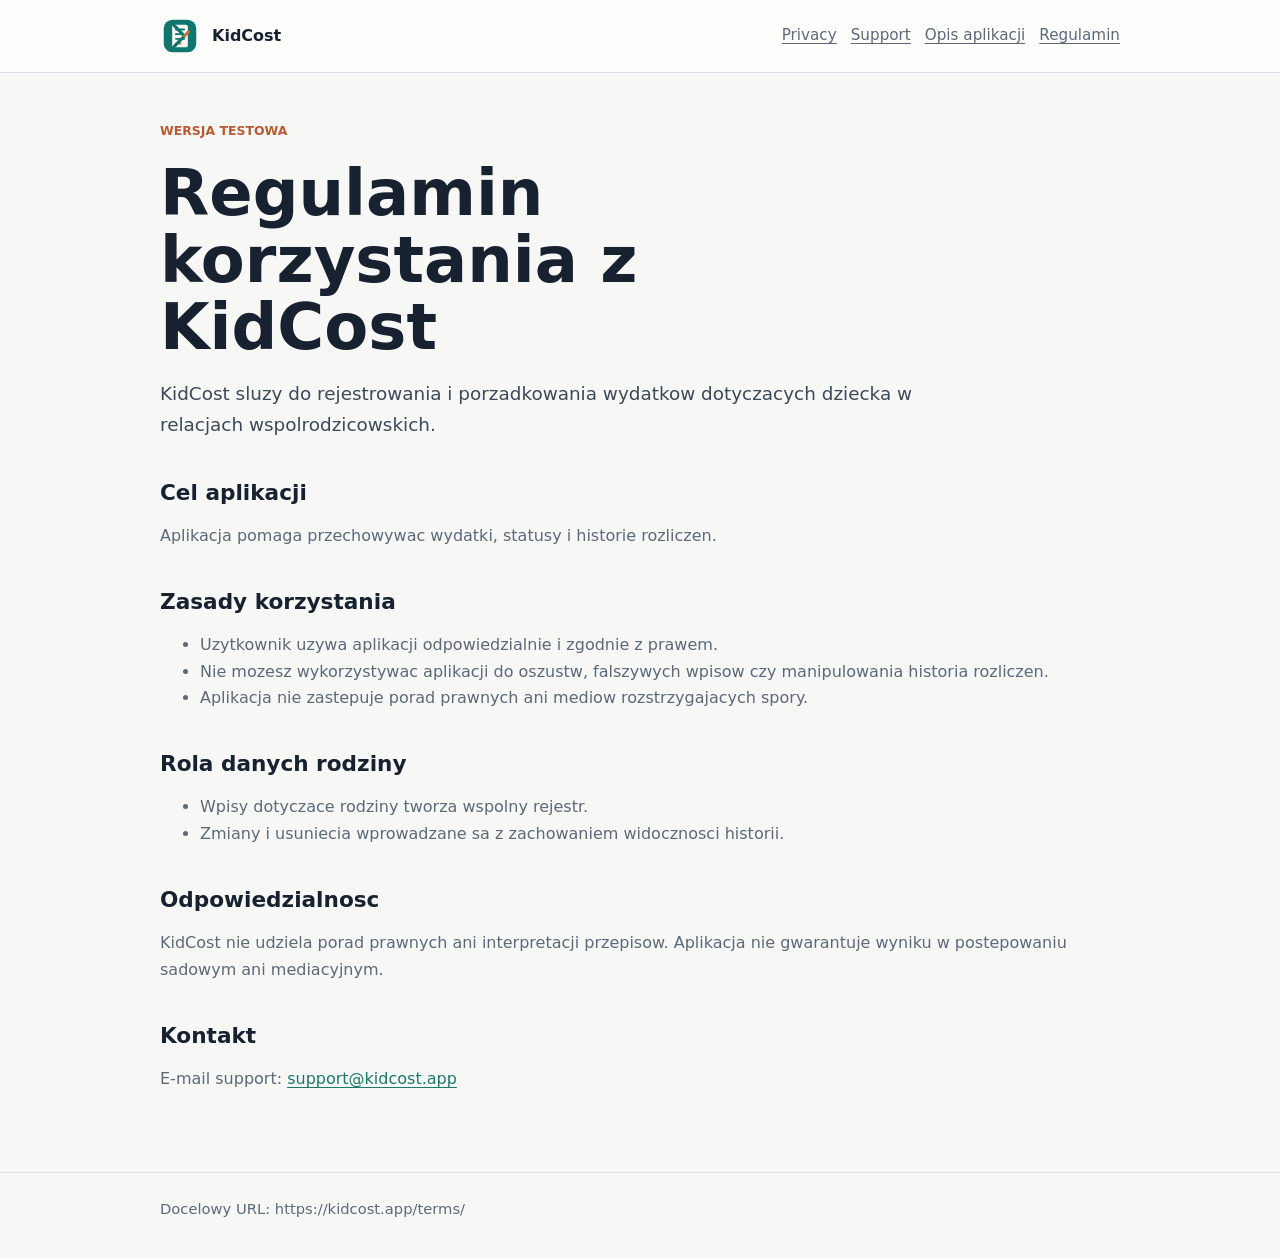
==== docs/web/site/terms/index.html @ 2bcb0589 "Add static store support pages" ====
<!doctype html>
<html lang="pl">
  <head>
    <meta charset="utf-8" />
    <meta name="viewport" content="width=device-width, initial-scale=1" />
    <title>Regulamin KidCost</title>
    <meta
      name="description"
      content="Minimalny regulamin KidCost dla wersji testowej."
    />
    <link rel="stylesheet" href="../styles.css" />
  </head>
  <body>
    <header class="topbar">
      <div class="shell topbar__inner">
        <a class="brand" href="../">
          <img src="../assets/kidcost-mark.svg" alt="" />
          <span>KidCost</span>
        </a>
        <nav class="nav" aria-label="Glowne linki">
          <a href="../privacy/">Privacy</a>
          <a href="../support/">Support</a>
          <a href="../app/">Opis aplikacji</a>
          <a href="../terms/">Regulamin</a>
        </nav>
      </div>
    </header>
    <main class="shell">
      <section class="hero">
        <p class="eyebrow">Wersja testowa</p>
        <h1>Regulamin korzystania z KidCost</h1>
        <p class="lead">
          KidCost sluzy do rejestrowania i porzadkowania wydatkow dotyczacych
          dziecka w relacjach wspolrodzicowskich.
        </p>
      </section>

      <h2>Cel aplikacji</h2>
      <p>Aplikacja pomaga przechowywac wydatki, statusy i historie rozliczen.</p>

      <h2>Zasady korzystania</h2>
      <ul>
        <li>Uzytkownik uzywa aplikacji odpowiedzialnie i zgodnie z prawem.</li>
        <li>Nie mozesz wykorzystywac aplikacji do oszustw, falszywych wpisow czy manipulowania historia rozliczen.</li>
        <li>Aplikacja nie zastepuje porad prawnych ani mediow rozstrzygajacych spory.</li>
      </ul>

      <h2>Rola danych rodziny</h2>
      <ul>
        <li>Wpisy dotyczace rodziny tworza wspolny rejestr.</li>
        <li>Zmiany i usuniecia wprowadzane sa z zachowaniem widocznosci historii.</li>
      </ul>

      <h2>Odpowiedzialnosc</h2>
      <p>KidCost nie udziela porad prawnych ani interpretacji przepisow. Aplikacja nie gwarantuje wyniku w postepowaniu sadowym ani mediacyjnym.</p>

      <h2>Kontakt</h2>
      <p>E-mail support: <a href="mailto:support@kidcost.app">support@kidcost.app</a></p>
    </main>
    <footer class="footer">
      <div class="shell">Docelowy URL: https://kidcost.app/terms/</div>
    </footer>
  </body>
</html>
---- docs/web/site/styles.css ----
:root {
  color-scheme: light;
  --ink: #18212f;
  --muted: #5d6878;
  --line: #d9e0e8;
  --surface: #f7f8f5;
  --panel: #ffffff;
  --primary: #1f766b;
  --accent: #b85b37;
}

* {
  box-sizing: border-box;
}

body {
  margin: 0;
  background: var(--surface);
  color: var(--ink);
  font-family: Inter, ui-sans-serif, system-ui, -apple-system, BlinkMacSystemFont,
    "Segoe UI", sans-serif;
  line-height: 1.65;
}

a {
  color: var(--primary);
  text-decoration-thickness: 0.08em;
  text-underline-offset: 0.2em;
}

.shell {
  width: min(960px, calc(100% - 32px));
  margin: 0 auto;
}

.topbar {
  border-bottom: 1px solid var(--line);
  background: rgba(255, 255, 255, 0.86);
}

.topbar__inner {
  display: flex;
  min-height: 72px;
  align-items: center;
  justify-content: space-between;
  gap: 24px;
}

.brand {
  display: inline-flex;
  align-items: center;
  gap: 12px;
  color: var(--ink);
  font-weight: 800;
  text-decoration: none;
}

.brand img {
  width: 40px;
  height: 40px;
}

.nav {
  display: flex;
  flex-wrap: wrap;
  gap: 14px;
  color: var(--muted);
  font-size: 0.95rem;
}

.nav a {
  color: var(--muted);
}

main {
  padding: 48px 0 64px;
}

.hero {
  display: grid;
  grid-template-columns: 1fr;
  gap: 18px;
  margin-bottom: 36px;
}

.eyebrow {
  margin: 0;
  color: var(--accent);
  font-size: 0.78rem;
  font-weight: 800;
  letter-spacing: 0;
  text-transform: uppercase;
}

h1 {
  margin: 0;
  max-width: 760px;
  font-size: clamp(2rem, 5vw, 4.2rem);
  line-height: 1.05;
  letter-spacing: 0;
}

h2 {
  margin: 40px 0 12px;
  font-size: 1.35rem;
  line-height: 1.25;
}

h3 {
  margin: 24px 0 8px;
  font-size: 1.05rem;
}

p,
li {
  color: var(--muted);
}

.lead {
  max-width: 760px;
  margin: 0;
  color: #3d4858;
  font-size: 1.15rem;
}

.notice {
  margin: 28px 0;
  padding: 18px 20px;
  border: 1px solid var(--line);
  border-left: 5px solid var(--primary);
  background: var(--panel);
}

.grid {
  display: grid;
  grid-template-columns: repeat(auto-fit, minmax(220px, 1fr));
  gap: 16px;
}

.tile {
  min-height: 156px;
  padding: 20px;
  border: 1px solid var(--line);
  background: var(--panel);
}

.tile h2 {
  margin-top: 0;
}

.meta {
  color: var(--muted);
  font-size: 0.92rem;
}

.footer {
  border-top: 1px solid var(--line);
  padding: 24px 0 36px;
  color: var(--muted);
  font-size: 0.92rem;
}

@media (max-width: 680px) {
  .topbar__inner {
    align-items: flex-start;
    flex-direction: column;
    padding: 16px 0;
  }

  main {
    padding-top: 36px;
  }
}
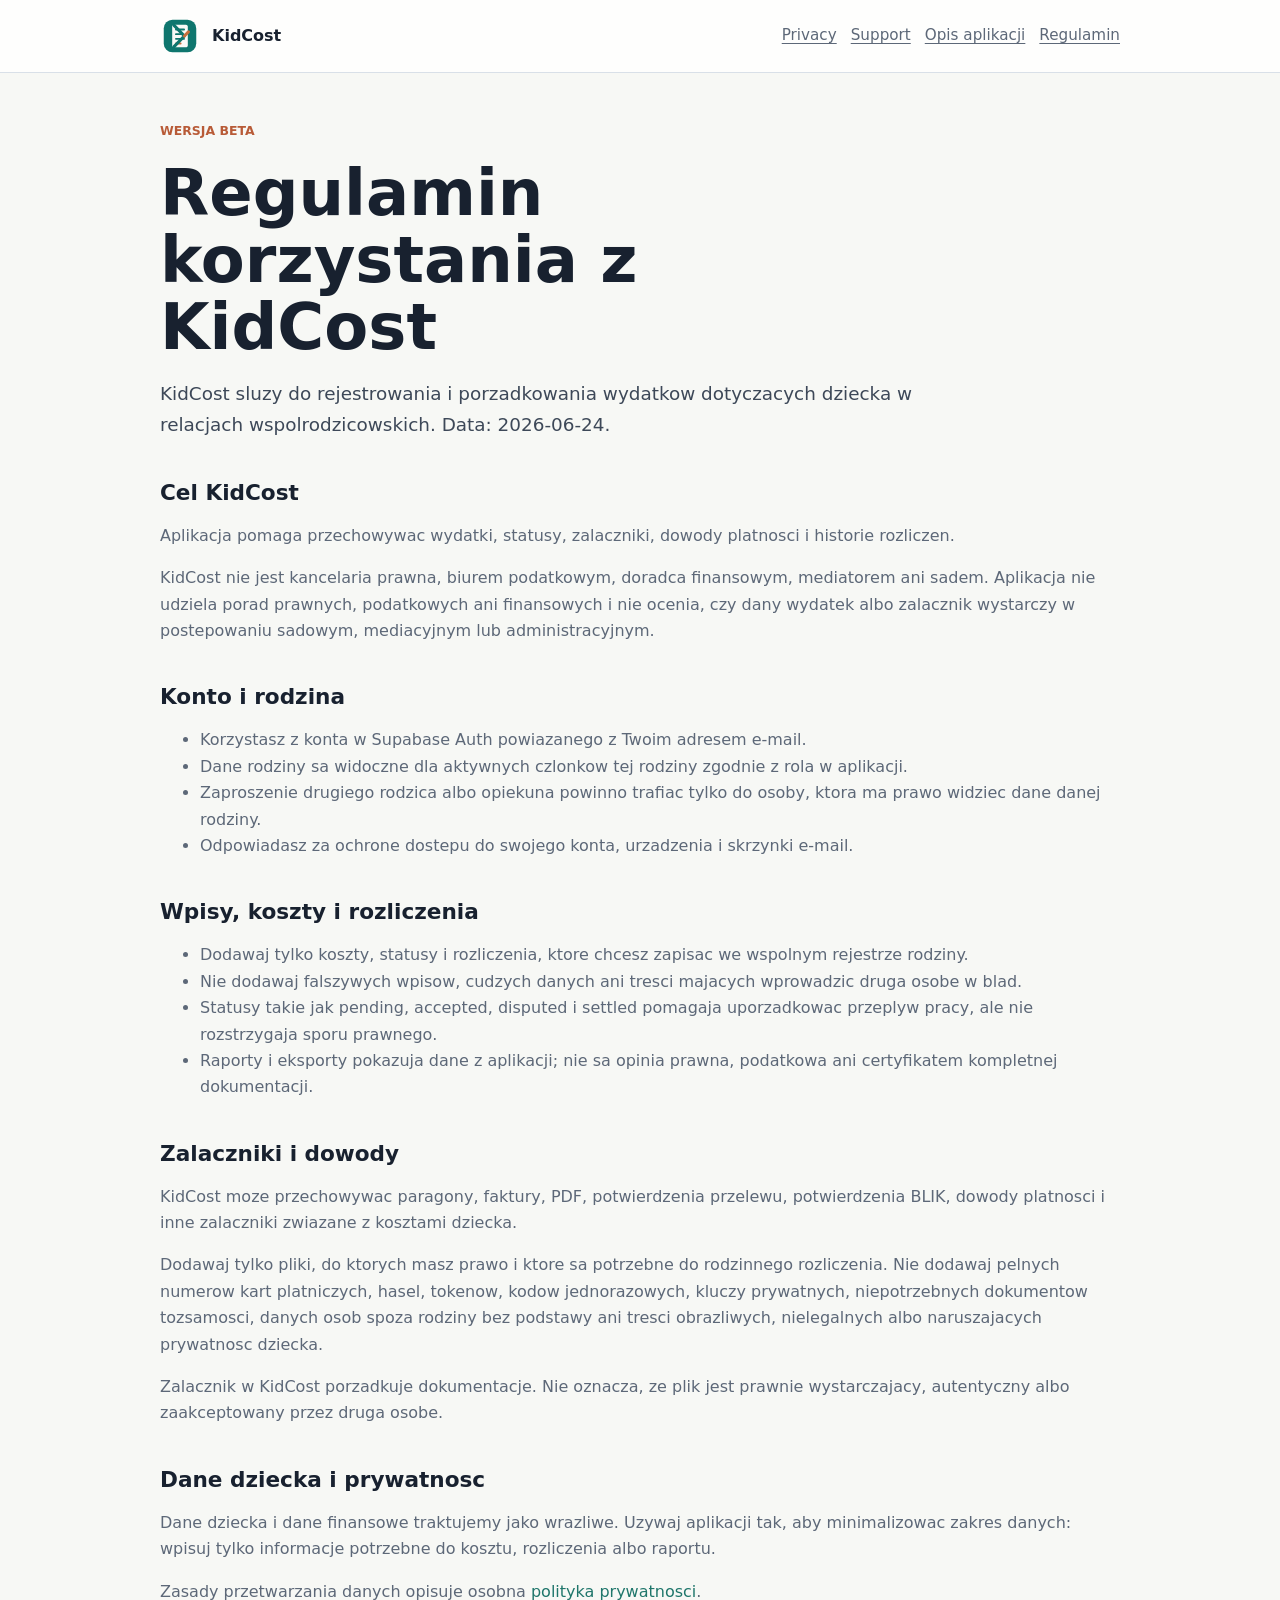
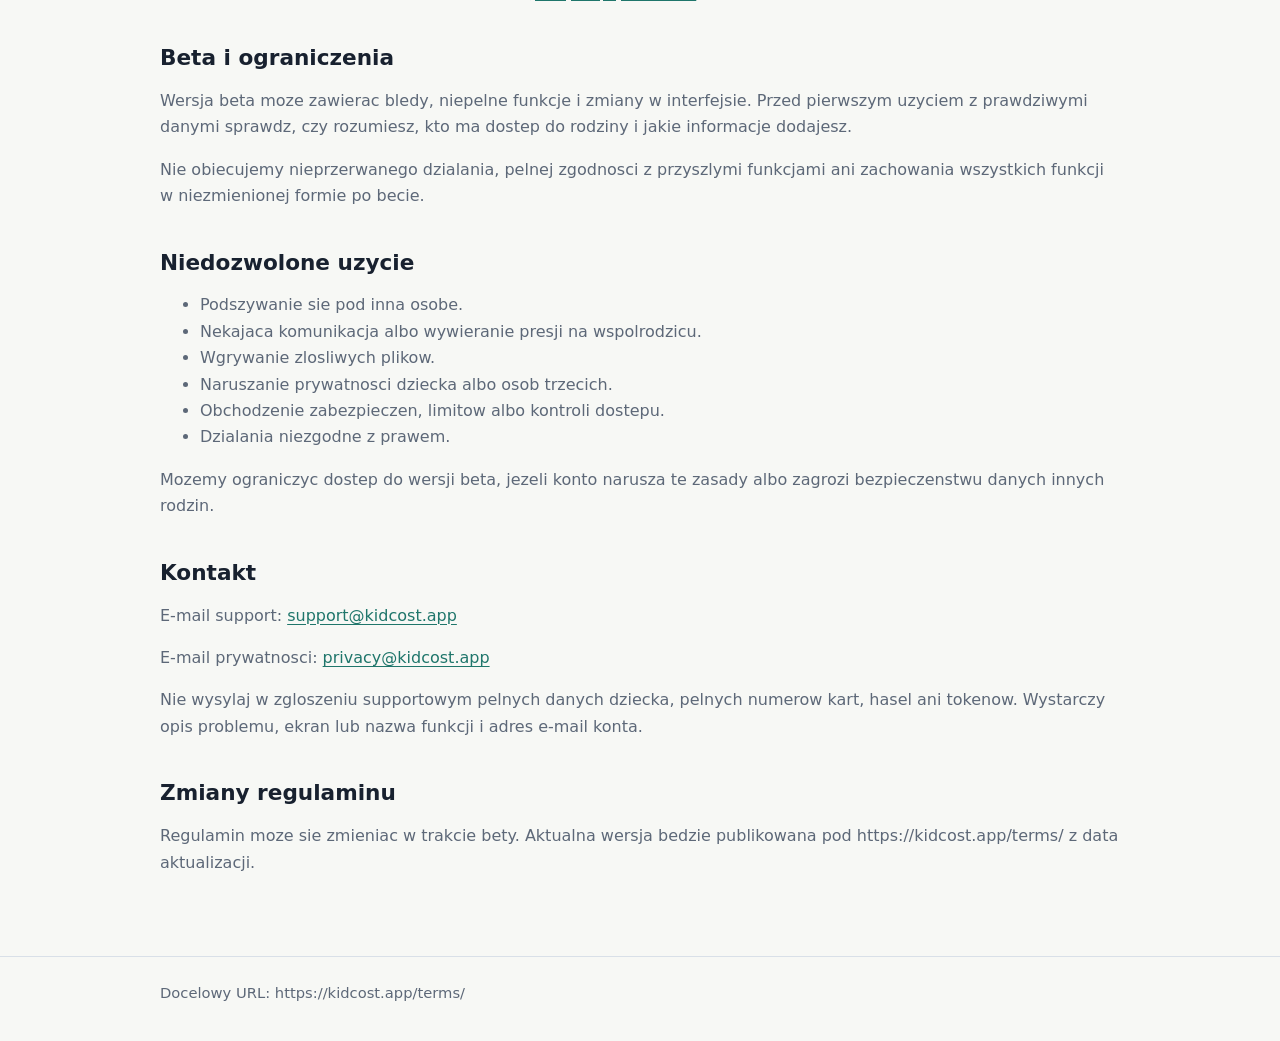
==== commit 165cd774: "Prepare beta terms page" ====
--- a/docs/web/site/terms/index.html
+++ b/docs/web/site/terms/index.html
@@ -6,7 +6,7 @@
     <title>Regulamin KidCost</title>
     <meta
       name="description"
-      content="Minimalny regulamin KidCost dla wersji testowej."
+      content="Regulamin KidCost dla wersji beta."
     />
     <link rel="stylesheet" href="../styles.css" />
   </head>
@@ -27,35 +27,65 @@
     </header>
     <main class="shell">
       <section class="hero">
-        <p class="eyebrow">Wersja testowa</p>
+        <p class="eyebrow">Wersja beta</p>
         <h1>Regulamin korzystania z KidCost</h1>
         <p class="lead">
           KidCost sluzy do rejestrowania i porzadkowania wydatkow dotyczacych
-          dziecka w relacjach wspolrodzicowskich.
+          dziecka w relacjach wspolrodzicowskich. Data: 2026-06-24.
         </p>
       </section>
 
-      <h2>Cel aplikacji</h2>
-      <p>Aplikacja pomaga przechowywac wydatki, statusy i historie rozliczen.</p>
+      <h2>Cel KidCost</h2>
+      <p>Aplikacja pomaga przechowywac wydatki, statusy, zalaczniki, dowody platnosci i historie rozliczen.</p>
+      <p>KidCost nie jest kancelaria prawna, biurem podatkowym, doradca finansowym, mediatorem ani sadem. Aplikacja nie udziela porad prawnych, podatkowych ani finansowych i nie ocenia, czy dany wydatek albo zalacznik wystarczy w postepowaniu sadowym, mediacyjnym lub administracyjnym.</p>
 
-      <h2>Zasady korzystania</h2>
+      <h2>Konto i rodzina</h2>
       <ul>
-        <li>Uzytkownik uzywa aplikacji odpowiedzialnie i zgodnie z prawem.</li>
-        <li>Nie mozesz wykorzystywac aplikacji do oszustw, falszywych wpisow czy manipulowania historia rozliczen.</li>
-        <li>Aplikacja nie zastepuje porad prawnych ani mediow rozstrzygajacych spory.</li>
+        <li>Korzystasz z konta w Supabase Auth powiazanego z Twoim adresem e-mail.</li>
+        <li>Dane rodziny sa widoczne dla aktywnych czlonkow tej rodziny zgodnie z rola w aplikacji.</li>
+        <li>Zaproszenie drugiego rodzica albo opiekuna powinno trafiac tylko do osoby, ktora ma prawo widziec dane danej rodziny.</li>
+        <li>Odpowiadasz za ochrone dostepu do swojego konta, urzadzenia i skrzynki e-mail.</li>
       </ul>
 
-      <h2>Rola danych rodziny</h2>
+      <h2>Wpisy, koszty i rozliczenia</h2>
       <ul>
-        <li>Wpisy dotyczace rodziny tworza wspolny rejestr.</li>
-        <li>Zmiany i usuniecia wprowadzane sa z zachowaniem widocznosci historii.</li>
+        <li>Dodawaj tylko koszty, statusy i rozliczenia, ktore chcesz zapisac we wspolnym rejestrze rodziny.</li>
+        <li>Nie dodawaj falszywych wpisow, cudzych danych ani tresci majacych wprowadzic druga osobe w blad.</li>
+        <li>Statusy takie jak pending, accepted, disputed i settled pomagaja uporzadkowac przeplyw pracy, ale nie rozstrzygaja sporu prawnego.</li>
+        <li>Raporty i eksporty pokazuja dane z aplikacji; nie sa opinia prawna, podatkowa ani certyfikatem kompletnej dokumentacji.</li>
       </ul>
 
-      <h2>Odpowiedzialnosc</h2>
-      <p>KidCost nie udziela porad prawnych ani interpretacji przepisow. Aplikacja nie gwarantuje wyniku w postepowaniu sadowym ani mediacyjnym.</p>
+      <h2>Zalaczniki i dowody</h2>
+      <p>KidCost moze przechowywac paragony, faktury, PDF, potwierdzenia przelewu, potwierdzenia BLIK, dowody platnosci i inne zalaczniki zwiazane z kosztami dziecka.</p>
+      <p>Dodawaj tylko pliki, do ktorych masz prawo i ktore sa potrzebne do rodzinnego rozliczenia. Nie dodawaj pelnych numerow kart platniczych, hasel, tokenow, kodow jednorazowych, kluczy prywatnych, niepotrzebnych dokumentow tozsamosci, danych osob spoza rodziny bez podstawy ani tresci obrazliwych, nielegalnych albo naruszajacych prywatnosc dziecka.</p>
+      <p>Zalacznik w KidCost porzadkuje dokumentacje. Nie oznacza, ze plik jest prawnie wystarczajacy, autentyczny albo zaakceptowany przez druga osobe.</p>
+
+      <h2>Dane dziecka i prywatnosc</h2>
+      <p>Dane dziecka i dane finansowe traktujemy jako wrazliwe. Uzywaj aplikacji tak, aby minimalizowac zakres danych: wpisuj tylko informacje potrzebne do kosztu, rozliczenia albo raportu.</p>
+      <p>Zasady przetwarzania danych opisuje osobna <a href="../privacy/">polityka prywatnosci</a>.</p>
+
+      <h2>Beta i ograniczenia</h2>
+      <p>Wersja beta moze zawierac bledy, niepelne funkcje i zmiany w interfejsie. Przed pierwszym uzyciem z prawdziwymi danymi sprawdz, czy rozumiesz, kto ma dostep do rodziny i jakie informacje dodajesz.</p>
+      <p>Nie obiecujemy nieprzerwanego dzialania, pelnej zgodnosci z przyszlymi funkcjami ani zachowania wszystkich funkcji w niezmienionej formie po becie.</p>
+
+      <h2>Niedozwolone uzycie</h2>
+      <ul>
+        <li>Podszywanie sie pod inna osobe.</li>
+        <li>Nekajaca komunikacja albo wywieranie presji na wspolrodzicu.</li>
+        <li>Wgrywanie zlosliwych plikow.</li>
+        <li>Naruszanie prywatnosci dziecka albo osob trzecich.</li>
+        <li>Obchodzenie zabezpieczen, limitow albo kontroli dostepu.</li>
+        <li>Dzialania niezgodne z prawem.</li>
+      </ul>
+      <p>Mozemy ograniczyc dostep do wersji beta, jezeli konto narusza te zasady albo zagrozi bezpieczenstwu danych innych rodzin.</p>
 
       <h2>Kontakt</h2>
       <p>E-mail support: <a href="mailto:support@kidcost.app">support@kidcost.app</a></p>
+      <p>E-mail prywatnosci: <a href="mailto:privacy@kidcost.app">privacy@kidcost.app</a></p>
+      <p>Nie wysylaj w zgloszeniu supportowym pelnych danych dziecka, pelnych numerow kart, hasel ani tokenow. Wystarczy opis problemu, ekran lub nazwa funkcji i adres e-mail konta.</p>
+
+      <h2>Zmiany regulaminu</h2>
+      <p>Regulamin moze sie zmieniac w trakcie bety. Aktualna wersja bedzie publikowana pod https://kidcost.app/terms/ z data aktualizacji.</p>
     </main>
     <footer class="footer">
       <div class="shell">Docelowy URL: https://kidcost.app/terms/</div>
